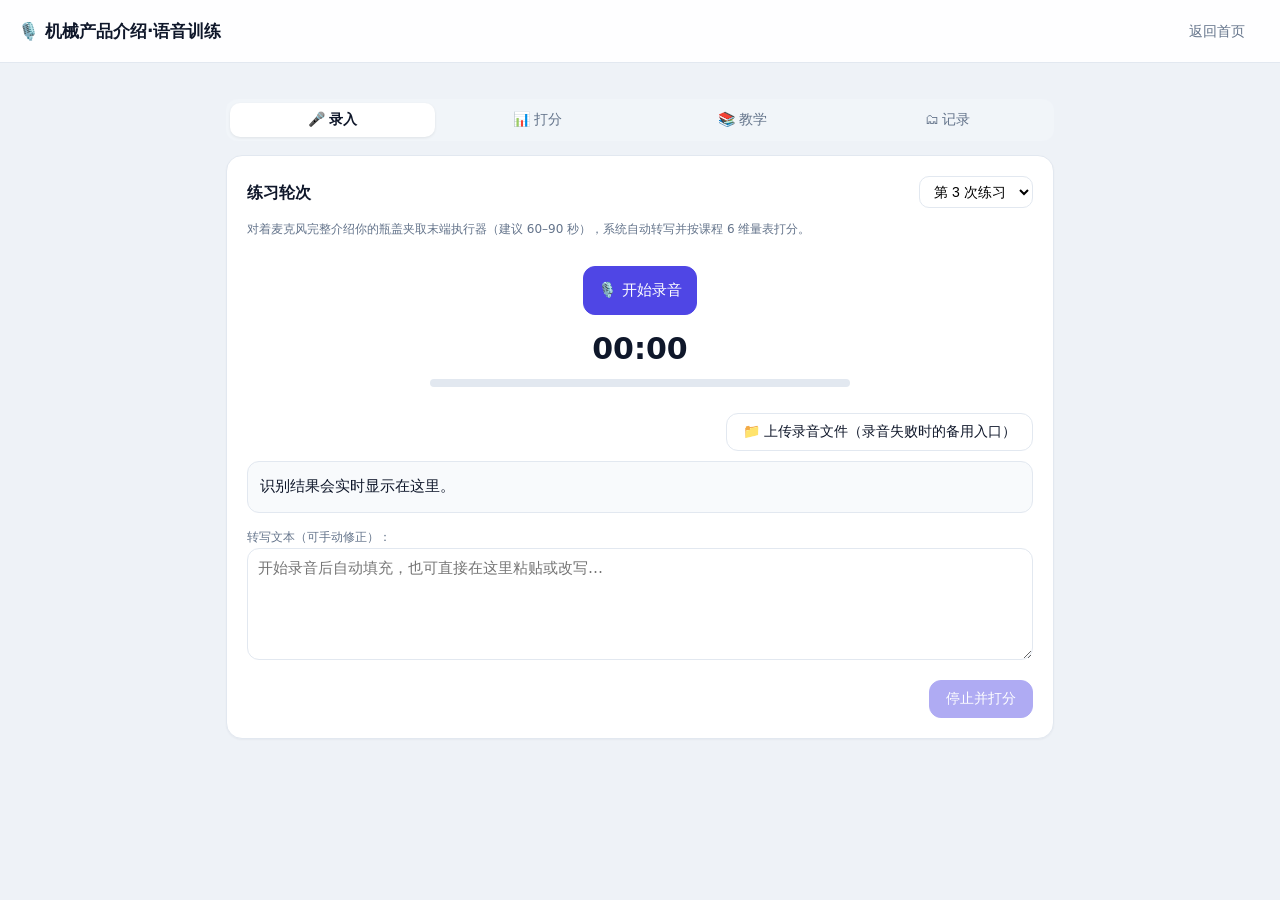
==== pitch-training.html @ e22c03e5 "网站改版：中文机械产品介绍训练中心（阿基米德提问法 + 语音录入打分 + 教学 + Word 导出）" ====
<!DOCTYPE html>
<html lang='zh-CN'>
<head>
<meta charset='UTF-8'>
<meta name='viewport' content='width=device-width, initial-scale=1'>
<link rel='icon' href='data:,'>
<title>机械产品介绍·语音训练</title>
<link rel='stylesheet' href='styles.css'>
<link rel='stylesheet' href='css/pitch.css'>
</head>
<body>
<header id='topbar'>
  <a class='brand' href='index.html' title='返回训练中心首页'>🎙️ 机械产品介绍·语音训练</a>
  <div class='top-right'>
    <a class='btn ghost' href='index.html'>返回首页</a>
  </div>
</header>
<main class='container'>
  <div id='fileBanner' class='banner hidden'>⚠️ 当前以 file:// 方式打开：录音与打分可用，但「导入更新 Word」需要本地服务。请双击「启动机械产品介绍训练.bat」后再用该功能。</div>

  <div class='tabs'>
    <button class='tab active' data-view='record'>🎤 录入</button>
    <button class='tab' data-view='score'>📊 打分</button>
    <button class='tab' data-view='teach'>📚 教学</button>
    <button class='tab' data-view='history'>🗂 记录</button>
  </div>

  <!-- 录入 -->
  <section id='view-record' class='view'>
    <div class='card'>
      <div class='row-between'>
        <b>练习轮次</b>
        <select id='attemptSel'></select>
      </div>
      <p class='muted small'>对着麦克风完整介绍你的瓶盖夹取末端执行器（建议 60–90 秒），系统自动转写并按课程 6 维量表打分。</p>
      <div class='rec-center'>
        <button id='btnRec' class='btn primary big'>🎙️ 开始录音</button>
        <div id='recTime' class='rec-time'>00:00</div>
        <div class='meter'><i id='levelBar'></i></div>
      </div>
      <audio id='recAudio' class='hidden' controls></audio>
      <div class='row-end' style='margin-top:6px'>
        <button id='btnAutoTranscribe' class='btn audio hidden'>🔤 自动转写当前录音</button>
      </div>
      <div class='row-end' style='margin-top:6px'>
        <button id='btnUpload' class='btn'>📁 上传录音文件（录音失败时的备用入口）</button>
        <input type='file' id='fileInput' accept='audio/*' class='hidden'>
      </div>
      <div class='live-box' id='liveBox'>识别结果会实时显示在这里。</div>
      <label class='muted small'>转写文本（可手动修正）：</label>
      <textarea id='transcript' rows='5' placeholder='开始录音后自动填充，也可直接在这里粘贴或改写…'></textarea>
      <div id='noTranscript' class='guide hidden'>
        <b>没有拿到转写文字，所以无法自动打分。</b>原因：本浏览器不支持/受限的语音识别，或没有识别到内容。<br>
        ① 把转写文本粘贴或输入到上方文本框，再点「打分」；<br>
        ② 或点「本机 Whisper 转写」用你电脑上的 Whisper 自动转写（需要已安装 faster-whisper）；<br>
        ③ 或点「📁 上传录音文件」，把你用手机/其他软件录好的音频传进来自动转写。
        <div class='row-end'><button id='btnWhisper' class='btn'>⚙️ 本机 Whisper 转写</button></div>
        <div id='whisperStatus' class='status-line muted small hidden'></div>
      </div>
      <div class='row-end'>
        <button id='btnScore' class='btn primary' disabled>停止并打分</button>
      </div>
    </div>
  </section>

  <!-- 打分 -->
  <section id='view-score' class='view hidden'>
    <div class='card' id='scoreEmpty'><p class='muted'>还没有本轮结果：请先到「录入」录音或填写转写文本并打分。</p></div>
    <div class='card hidden' id='scorePanel'>
      <div class='score-head'>
        <div class='score-big'><span id='totalVal'>0</span><small>/30</small></div>
        <div class='score-meta'>
          <div><span class='pill' id='levelPill'>—</span></div>
          <div class='muted small'>百分制 <b id='pctVal'>0</b> 分</div>
        </div>
      </div>
      <div class='radar-wrap'><canvas id='radar' width='420' height='420'></canvas></div>
      <table class='dim-table'>
        <thead><tr><th>维度</th><th>自动分</th><th>修正</th><th>诊断</th></tr></thead>
        <tbody id='dimBody'></tbody>
      </table>
      <div class='flags hidden' id='flagsBox'></div>
      <div class='feedback hidden' id='feedbackBox'></div>
      <div class='row-end'>
        <button id='btnSave' class='btn'>💾 保存本轮</button>
        <button id='btnWord' class='btn primary'>📄 导入更新 Word</button>
      </div>
      <div id='wordStatus' class='status-line muted small'></div>
    </div>
  </section>

  <!-- 教学 -->
  <section id='view-teach' class='view hidden'>
    <div class='card'><h2>前后练习对比</h2><div id='comparison'></div></div>
    <div class='card'><h2>核心概念卡</h2><div id='concepts'></div></div>
    <div class='card'><h2>工程介绍九节点</h2><div id='lessons'></div></div>
    <div class='card'><h2>高频错误对照</h2><div id='errTable'></div></div>
  </section>

  <!-- 记录 -->
  <section id='view-history' class='view hidden'>
    <div class='card'>
      <div class='row-between'><b>历史趋势（总分）</b><button id='btnClear' class='btn ghost danger'>清空本地记录</button></div>
      <canvas id='trend' width='760' height='220'></canvas>
      <div id='historyList'></div>
    </div>
  </section>
</main>
<div id='toast' class='toast'></div>
<script src='js/pitch.js'></script>
</body>
</html>
---- styles.css ----
:root{
  --bg:#eef2f7; --card:#ffffff; --ink:#0f172a; --muted:#64748b;
  --line:#e2e8f0; --brand:#4f46e5; --brand-soft:#eef2ff;
  --ok:#16a34a; --ok-soft:#dcfce7; --bad:#dc2626; --bad-soft:#fee2e2;
  --r:16px;
}
*{box-sizing:border-box}
html,body{margin:0;padding:0}
body{background:var(--bg);color:var(--ink);font-family:system-ui,-apple-system,'Segoe UI','Microsoft YaHei',Roboto,sans-serif;line-height:1.6}
.hidden{display:none!important}
.muted{color:var(--muted)}
.small{font-size:12px}
a{color:var(--brand)}

#topbar{position:sticky;top:0;z-index:50;display:flex;align-items:center;justify-content:space-between;padding:10px 18px;background:rgba(255,255,255,.92);backdrop-filter:blur(8px);border-bottom:1px solid var(--line)}
.brand{border:0;background:none;font-size:17px;font-weight:700;cursor:pointer;color:var(--ink)}
.top-right{display:flex;align-items:center;gap:12px}
.switch-label{display:flex;align-items:center;gap:6px;font-size:13px;color:var(--muted);cursor:pointer;user-select:none}
.chip{background:var(--brand-soft);color:var(--brand);padding:4px 10px;border-radius:999px;font-size:13px;font-weight:600}

.container{max-width:860px;margin:0 auto;padding:22px 16px 80px}

.card{background:var(--card);border:1px solid var(--line);border-radius:var(--r);padding:20px;margin-bottom:16px;box-shadow:0 1px 2px rgba(15,23,42,.04)}

.btn{border:1px solid var(--line);background:#fff;color:var(--ink);padding:9px 16px;border-radius:12px;font-size:14px;cursor:pointer;transition:.15s}
.btn:hover{border-color:#cbd5e1;background:#f8fafc}
.btn.primary{background:var(--brand);border-color:var(--brand);color:#fff}
.btn.primary:hover{background:#4338ca}
.btn.danger{color:var(--bad);border-color:#fecaca}
.btn.ghost{border-color:transparent;background:transparent;color:var(--muted)}
.btn.ghost:hover{background:#f1f5f9;color:var(--ink)}
.btn.big{padding:14px;font-size:15px}
.btn.block{width:100%}
.btn:disabled{opacity:.45;cursor:not-allowed}
.btn.audio{background:var(--brand-soft);border-color:#c7d2fe;color:var(--brand);font-weight:600}
.btn.record{background:#fff1f2;border-color:#fecdd3;color:#e11d48;font-weight:600}

.auth-wrap{min-height:calc(100vh - 40px);display:flex;align-items:center;justify-content:center;padding:20px}
.auth-card{width:100%;max-width:420px;text-align:center;padding:28px}
.auth-logo{font-size:44px}
.auth-card h1{font-size:22px;margin:8px 0 4px}
.demo-note{background:#fffbeb;border:1px solid #fde68a;color:#92400e;border-radius:12px;padding:10px 12px;font-size:12.5px;text-align:left;margin-top:16px}
.tabs{display:flex;background:#f1f5f9;border-radius:12px;padding:4px;margin:14px 0}
.tab{flex:1;border:0;background:transparent;padding:8px;border-radius:10px;cursor:pointer;color:var(--muted);font-size:14px}
.tab.active{background:#fff;color:var(--ink);font-weight:600;box-shadow:0 1px 3px rgba(0,0,0,.08)}
.field{display:block;text-align:left;font-size:13px;color:var(--muted);margin-bottom:12px}
.field input,.field select{width:100%;margin-top:4px;padding:10px 12px;border:1px solid var(--line);border-radius:10px;font-size:15px;color:var(--ink)}
.field input:focus{outline:2px solid #c7d2fe;border-color:var(--brand)}
.hint{color:var(--bad);font-size:12.5px;min-height:18px;text-align:left;margin-bottom:8px}

.hero h2{margin:0 0 4px}
.stat-grid{display:grid;grid-template-columns:repeat(4,1fr);gap:12px;margin:16px 0}
.stat{background:var(--card);border:1px solid var(--line);border-radius:14px;padding:14px;text-align:center}
.stat b{display:block;font-size:22px}
.stat span{color:var(--muted);font-size:12px}
.btn-grid{display:grid;grid-template-columns:repeat(2,1fr);gap:12px}

.page-head{display:flex;align-items:center;justify-content:space-between;margin-bottom:14px}
.page-head h2{margin:0}

.test-top{display:flex;align-items:center;gap:12px;flex-wrap:wrap;margin-bottom:12px}
.prog-text{font-size:13px;color:var(--muted);display:flex;gap:10px;align-items:center}
.est-pill{background:var(--brand-soft);color:var(--brand);padding:2px 10px;border-radius:999px;font-size:12px;font-weight:600}
.prog-bar{flex:1;min-width:120px;height:8px;background:#e2e8f0;border-radius:999px;overflow:hidden}
.prog-fill{height:100%;background:linear-gradient(90deg,#6366f1,#8b5cf6);border-radius:999px;transition:width .3s}

.qcard{max-width:720px;margin:0 auto}
.q-meta{display:flex;gap:8px;margin-bottom:8px}
.tag{font-size:12px;padding:2px 10px;border-radius:999px;background:#f1f5f9;color:#334155}
.q-prompt{font-size:19px;margin:6px 0 14px}
.jyutping{color:var(--brand);background:var(--brand-soft);border-radius:10px;padding:6px 10px;font-size:14px;display:inline-block;margin-top:8px}
.jyutping.big{display:block;margin-top:10px}

.audio-row{display:flex;gap:10px;align-items:center;margin-bottom:12px;flex-wrap:wrap}
.audio-fallback{background:#fffbeb;border:1px dashed #fcd34d;border-radius:10px;padding:10px 12px;margin-bottom:12px}
.options{display:grid;gap:10px}
.opt{text-align:left;border:1px solid var(--line);background:#fff;border-radius:12px;padding:12px 14px;font-size:15px;cursor:pointer;transition:.12s}
.opt:hover{border-color:#c7d2fe;background:#f8faff}
.opt.sel{border-color:var(--brand);background:var(--brand-soft);color:var(--brand);font-weight:600}
.fill-row{display:flex;gap:10px}
.fill-row input{flex:1;padding:12px;border:1px solid var(--line);border-radius:12px;font-size:15px}
.match-box{display:grid;gap:8px}
.match-row{display:flex;align-items:center;gap:10px}
.match-left{min-width:80px;background:#f1f5f9;border-radius:10px;padding:8px 12px;font-weight:600;text-align:center}
.arrow{color:var(--muted)}
.match-sel{padding:8px 10px;border:1px solid var(--line);border-radius:10px;font-size:14px}
.q-foot{display:flex;justify-content:flex-end;margin-top:16px}

.record-row{display:flex;gap:12px;align-items:center;margin:10px 0}
.slider-row{display:grid;grid-template-columns:90px 1fr 24px;gap:10px;align-items:center;font-size:14px;margin-bottom:8px}
.slider-row input{width:100%}
.score-preview{margin:10px 0;font-size:15px}
.score-preview b{color:var(--brand);font-size:20px}

.fb-badge{display:inline-block;padding:4px 14px;border-radius:999px;font-weight:700;margin-bottom:6px}
.fb-badge.ok{background:var(--ok-soft);color:var(--ok)}
.fb-badge.bad{background:var(--bad-soft);color:var(--bad)}

.report-head{display:flex;justify-content:space-between;align-items:baseline;flex-wrap:wrap}
.report-head h2{margin:0}
.score-hero{background:linear-gradient(135deg,#4f46e5,#7c3aed);color:#fff;border-radius:18px;padding:24px;display:flex;align-items:center;gap:20px;margin-bottom:16px;flex-wrap:wrap}
.level-badge{background:rgba(255,255,255,.18);border:1px solid rgba(255,255,255,.35);border-radius:14px;padding:4px 18px;font-size:26px;font-weight:800}
.level-badge.small{font-size:13px;padding:2px 10px}
.level-label{font-size:14px;opacity:.9;margin-top:4px}
.score-num{font-size:44px;font-weight:800;line-height:1}
.score-num small{font-size:16px;font-weight:400;opacity:.85}
.score-ci{font-size:13px;opacity:.85;width:100%}
.report-grid{display:grid;grid-template-columns:1fr 1fr;gap:16px}
.report-grid .card{margin-bottom:0}
.dim-list{margin-top:10px}
.dim-row{display:grid;grid-template-columns:88px 1fr 40px 40px;gap:8px;align-items:center;font-size:13px;margin-bottom:6px}
.dim-bar{height:8px;background:#eef2f7;border-radius:999px;overflow:hidden}
.dim-bar span{display:block;height:100%;border-radius:999px}
.sugg{margin-bottom:10px}
.sugg b{color:var(--brand)}
.sugg ul{margin:4px 0 0;padding-left:18px}
.plan-grid{display:grid;grid-template-columns:1fr;gap:6px}
.plan-item{display:grid;grid-template-columns:44px 92px 1fr;gap:10px;align-items:center;background:#f8fafc;border:1px solid var(--line);border-radius:10px;padding:8px 12px;font-size:13.5px}
.plan-day{font-weight:800;color:var(--brand)}
.tag-dim{font-size:11px;color:#64748b;background:#eef2ff;border-radius:999px;padding:2px 8px;text-align:center}
.review-list{display:grid;gap:8px}
.review-item{display:flex;gap:10px;padding:10px 12px;border-radius:12px;font-size:14px;align-items:flex-start}
.review-item.ok{background:var(--ok-soft)}
.review-item.bad{background:var(--bad-soft)}
.r-icon{font-weight:800}
.report-actions{display:flex;gap:10px;flex-wrap:wrap;margin-top:18px}

.list{display:grid;gap:8px}
.list-item{display:flex;justify-content:space-between;gap:10px;align-items:center;background:var(--card);border:1px solid var(--line);border-radius:12px;padding:12px 14px}
.badge-count{background:#fee2e2;color:var(--bad);border-radius:999px;min-width:26px;text-align:center;font-weight:700;padding:2px 8px}
.empty{background:var(--card);border:1px dashed var(--line);border-radius:16px;padding:40px;text-align:center;color:var(--muted)}
.btn-row{display:flex;gap:10px;flex-wrap:wrap;margin:10px 0}

.toast{position:fixed;left:50%;bottom:26px;transform:translateX(-50%) translateY(20px);background:#0f172a;color:#fff;padding:10px 18px;border-radius:12px;font-size:14px;opacity:0;pointer-events:none;transition:.25s;z-index:99;max-width:80vw}
.toast.show{opacity:1;transform:translateX(-50%) translateY(0)}

#trend,#radar{width:100%;height:auto}

@media(max-width:640px){
  .stat-grid{grid-template-columns:repeat(2,1fr)}
  .btn-grid{grid-template-columns:1fr}
  .report-grid{grid-template-columns:1fr}
  .score-hero{justify-content:center;text-align:center}
  .dim-row{grid-template-columns:70px 1fr 34px 34px}
  .plan-item{grid-template-columns:36px 74px 1fr}
  .container{padding:14px 10px 70px}
}

@media print{
  body{background:#fff}
  #topbar,.test-top,.report-actions,.no-print{display:none!important}
  .container{padding:0;max-width:100%}
  .card{box-shadow:none;break-inside:avoid}
  .score-hero{-webkit-print-color-adjust:exact;print-color-adjust:exact}
}
---- css/pitch.css ----
.rec-center{text-align:center;padding:14px 0}
.rec-time{font-size:30px;font-weight:700;margin:10px 0 6px;font-variant-numeric:tabular-nums}
.meter{height:8px;background:#e2e8f0;border-radius:999px;overflow:hidden;max-width:420px;margin:0 auto}
.meter i{display:block;height:100%;width:0;background:var(--brand);transition:width .08s linear}
.live-box{min-height:52px;background:#f8fafc;border:1px solid var(--line);border-radius:12px;padding:12px;font-size:15px;margin:10px 0}
textarea{width:100%;border:1px solid var(--line);border-radius:12px;padding:10px;font-size:15px;font-family:inherit;resize:vertical}
.row-between{display:flex;justify-content:space-between;align-items:center;gap:10px}
.row-end{display:flex;justify-content:flex-end;gap:10px;margin-top:12px}
select{border:1px solid var(--line);border-radius:10px;padding:6px 10px;font-size:14px;background:#fff}
.score-head{display:flex;align-items:center;gap:18px;margin-bottom:6px}
.score-big{font-size:44px;font-weight:800;color:var(--brand)}
.score-big small{font-size:16px;color:var(--muted);font-weight:600}
.pill{background:var(--brand-soft);color:var(--brand);padding:4px 12px;border-radius:999px;font-weight:700}
.radar-wrap{max-width:420px;margin:6px auto}
.radar-wrap canvas{width:100%;height:auto}
.dim-table{width:100%;border-collapse:collapse;font-size:13px;margin-top:8px}
.dim-table th,.dim-table td{border:1px solid var(--line);padding:6px 8px;text-align:center}
.dim-table th{background:#eef2f7}
.dim-table td:first-child{text-align:left;font-weight:600}
.dim-table td.diag{text-align:left;color:var(--muted);font-weight:400}
.dim-table input{width:56px}
.flags{margin-top:12px;border:1px solid #fecaca;background:#fef2f2;border-radius:12px;padding:10px 12px;color:#b91c1c;font-size:13px}
.flags ul{margin:6px 0 0 18px;padding:0}
.feedback{margin-top:12px;border:1px solid #c7d2fe;background:#eef2ff;border-radius:12px;padding:10px 12px;font-size:14px}
.status-line{margin-top:8px;text-align:right}
.concept{border:1px solid var(--line);border-radius:12px;padding:12px 14px;margin-bottom:10px}
.concept b{font-size:15px}
.concept .ex{background:#f8fafc;border-left:3px solid var(--brand);padding:6px 10px;margin:8px 0;border-radius:0 8px 8px 0;font-size:13px}
.concept .do{color:var(--muted);font-size:13px}
.lesson{display:flex;gap:10px;border-bottom:1px dashed var(--line);padding:8px 0}
.lesson .no{color:var(--brand);font-weight:800;width:26px;flex:none}
.err-row{display:grid;grid-template-columns:150px 1fr;gap:8px;border-bottom:1px dashed var(--line);padding:6px 0;font-size:13px}
.err-row .bad{color:#dc2626;font-weight:600}
.hist-item{border:1px solid var(--line);border-radius:12px;padding:10px 12px;margin-bottom:8px;font-size:13px}
.hist-item .row-between{margin-bottom:4px}
canvas#trend{width:100%;height:auto}

.banner{background:#fffbeb;border:1px solid #fde68a;color:#92400e;border-radius:12px;padding:10px 12px;font-size:13px;margin-bottom:10px}
a.btn,a.brand{text-decoration:none}

.guide{border:1px solid #fde68a;background:#fffbeb;color:#92400e;border-radius:12px;padding:12px 14px;margin-top:10px;font-size:13px}

.hist-grid{display:grid;grid-template-columns:170px 1fr;gap:8px;align-items:start;margin:6px 0}
.mini-radar{width:160px;height:160px}
.dim-table.mini td{font-size:12px;padding:3px 6px}
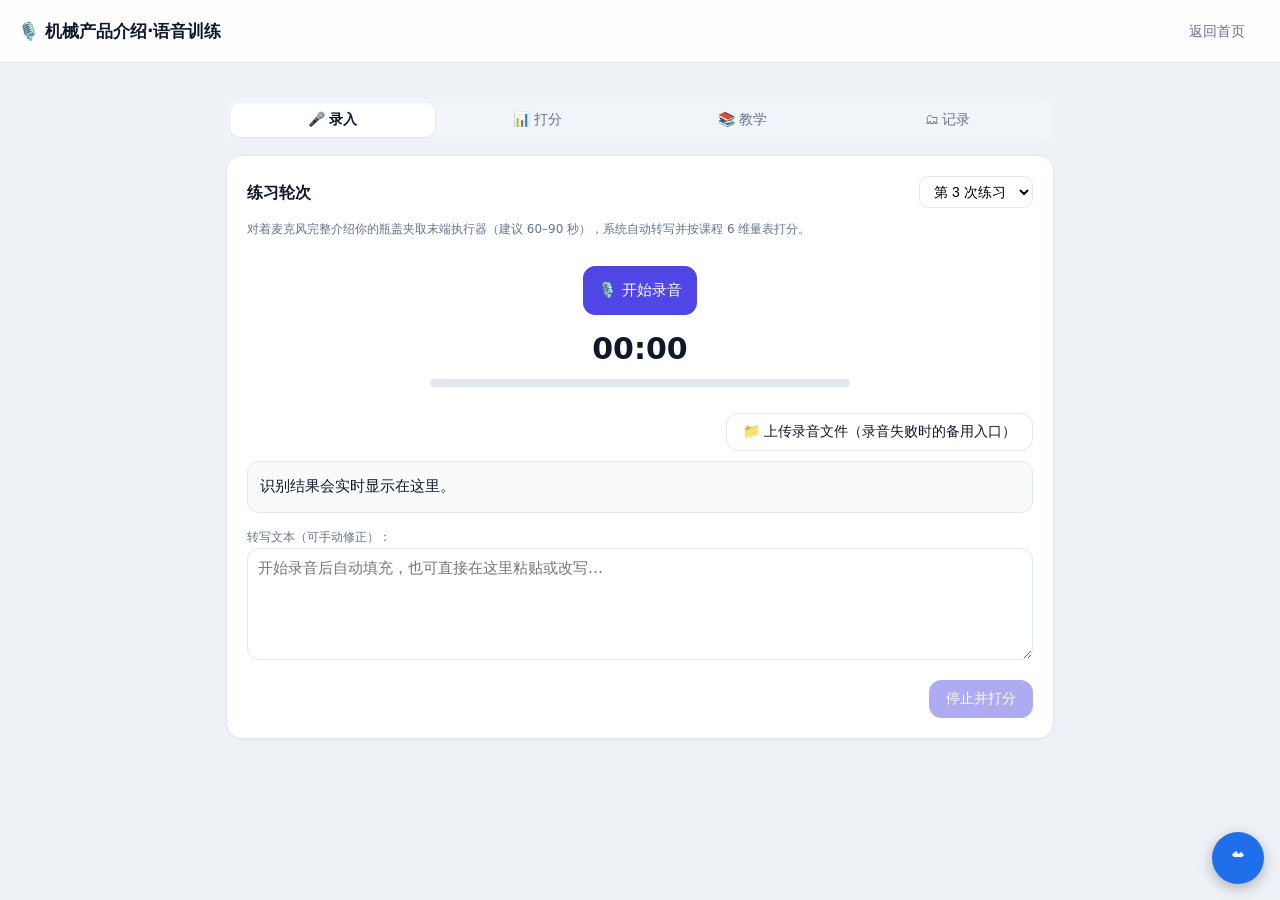
==== commit b84730b3: "新增 GitHub 云存储同步：跨设备用 GitHub Token 同步训练记录（上传/下载/自动同步）" ====
--- a/pitch-training.html
+++ b/pitch-training.html
@@ -108,5 +108,6 @@
 </main>
 <div id='toast' class='toast'></div>
 <script src='js/pitch.js'></script>
+  <script src='js/sync.js'></script>
 </body>
 </html>
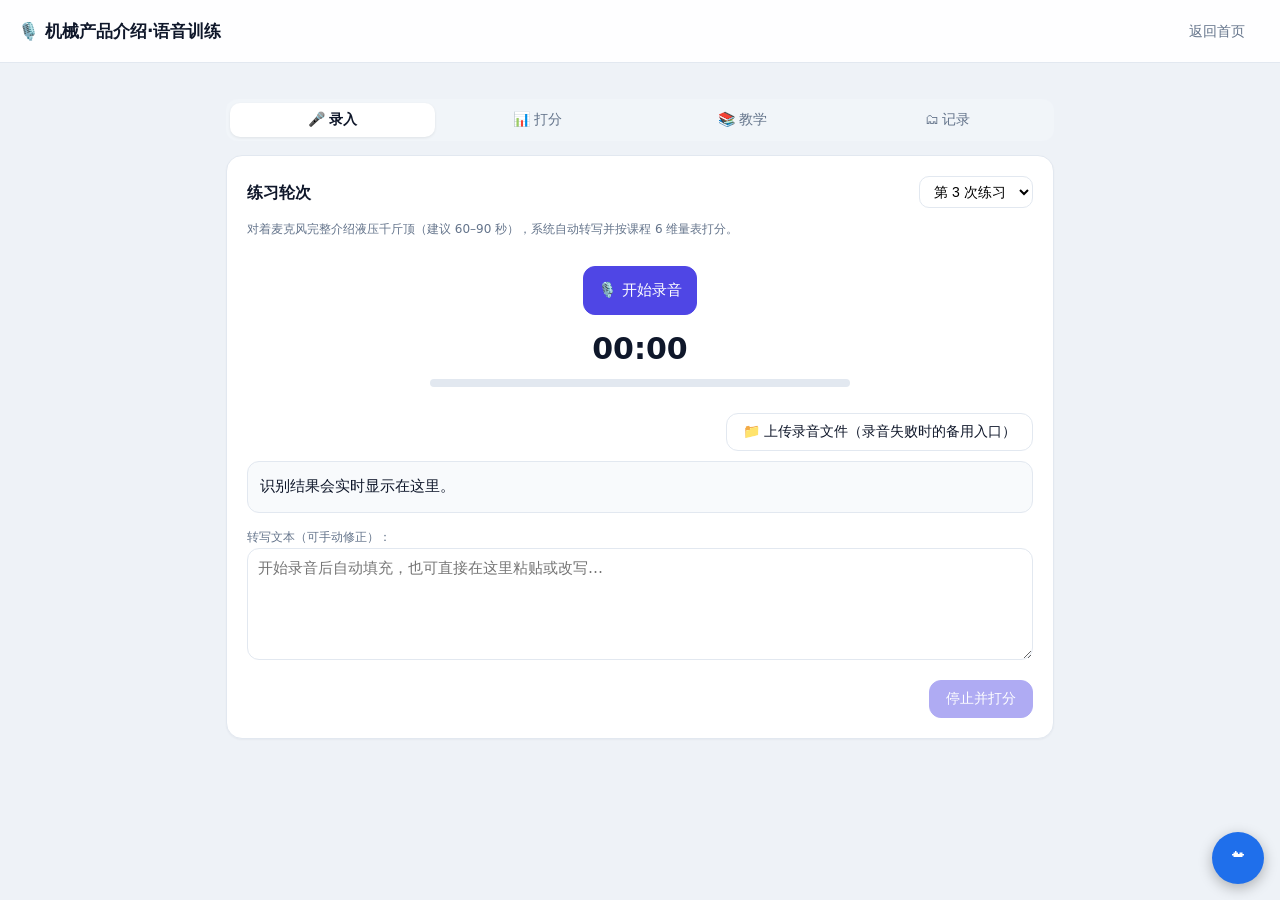
==== commit 2625639f: "训练题目切换为液压千斤顶：评分六要素/错误词表/教学模块/教练九节点全部适配" ====
--- a/pitch-training.html
+++ b/pitch-training.html
@@ -32,7 +32,7 @@
         <b>练习轮次</b>
         <select id='attemptSel'></select>
       </div>
-      <p class='muted small'>对着麦克风完整介绍你的瓶盖夹取末端执行器（建议 60–90 秒），系统自动转写并按课程 6 维量表打分。</p>
+      <p class='muted small'>对着麦克风完整介绍液压千斤顶（建议 60–90 秒），系统自动转写并按课程 6 维量表打分。</p>
       <div class='rec-center'>
         <button id='btnRec' class='btn primary big'>🎙️ 开始录音</button>
         <div id='recTime' class='rec-time'>00:00</div>
--- a/css/pitch.css
+++ b/css/pitch.css
@@ -43,3 +43,11 @@
 .hist-grid{display:grid;grid-template-columns:170px 1fr;gap:8px;align-items:start;margin:6px 0}
 .mini-radar{width:160px;height:160px}
 .dim-table.mini td{font-size:12px;padding:3px 6px}
+
+/* 自信度 E1-E5 卡片 */
+.conf-note{margin-bottom:4px;color:#57606a;font-size:.9em;line-height:1.4;}
+.conf-sub{width:100%;border-collapse:collapse;margin:4px 0;font-size:.85em;}
+.conf-sub td{border-bottom:1px solid #eaeef2;padding:2px 4px;vertical-align:top;}
+.conf-val{font-weight:700;}
+.conf-val.ok{color:#1a7f37;}
+.conf-val.bad{color:#cf222e;}
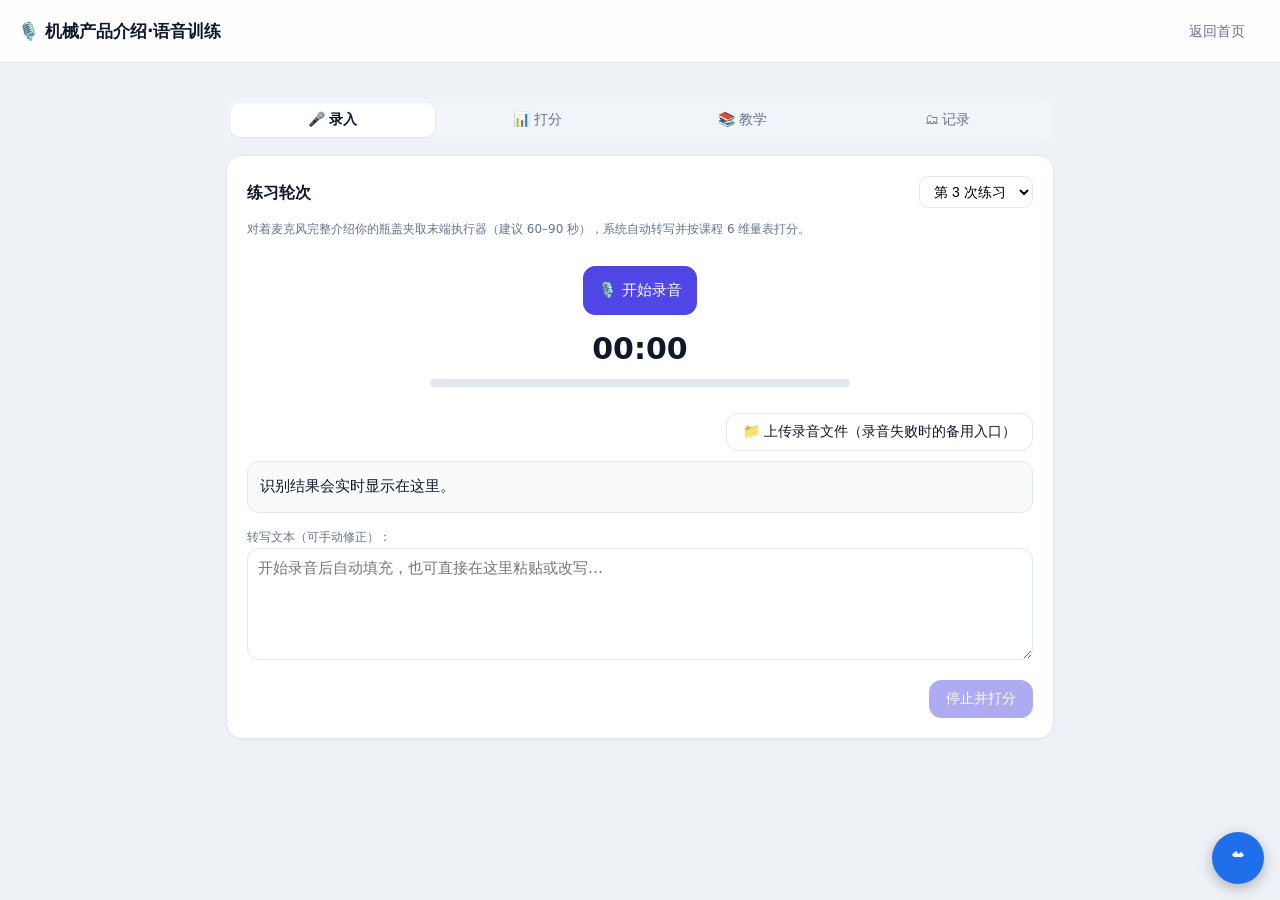
==== commit 9bcd0d60: "Revert "训练题目切换为液压千斤顶：评分六要素/错误词表/教学模块/教练九节点全部适配" This reverts commit 2625639fb2de44b3a2fc6dbcf8d177b1" ====
--- a/pitch-training.html
+++ b/pitch-training.html
@@ -32,7 +32,7 @@
         <b>练习轮次</b>
         <select id='attemptSel'></select>
       </div>
-      <p class='muted small'>对着麦克风完整介绍液压千斤顶（建议 60–90 秒），系统自动转写并按课程 6 维量表打分。</p>
+      <p class='muted small'>对着麦克风完整介绍你的瓶盖夹取末端执行器（建议 60–90 秒），系统自动转写并按课程 6 维量表打分。</p>
       <div class='rec-center'>
         <button id='btnRec' class='btn primary big'>🎙️ 开始录音</button>
         <div id='recTime' class='rec-time'>00:00</div>
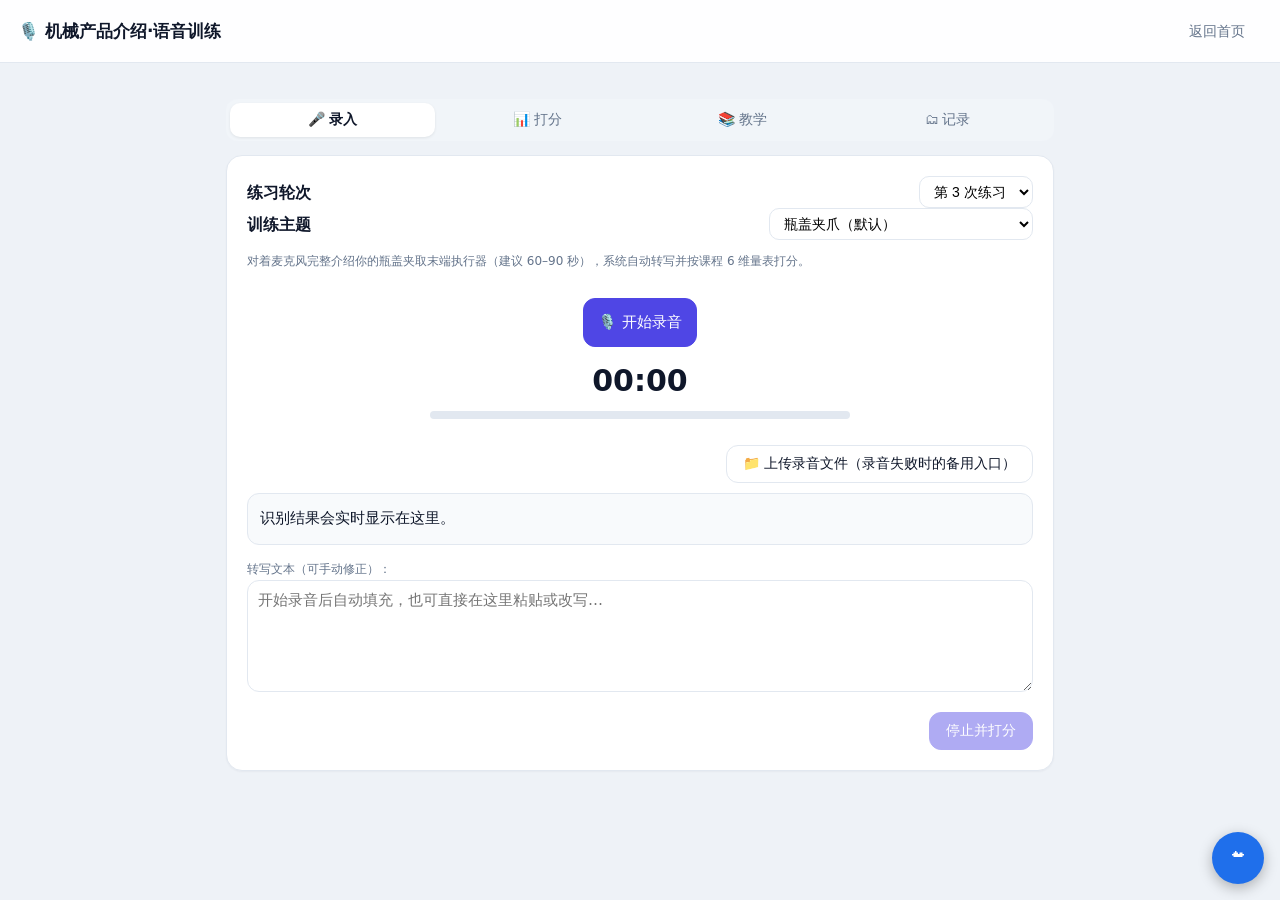
==== commit 653cfe23: "评分引擎主题可插拔：新增液压千斤顶主题卡，双基准稿校准后与夹爪横向可比 - js/engine.js：抽出纯评分引擎（6 维同尺），TOPICS=gripper/jack 可插拔 - 千斤顶卡与夹爪卡" ====
--- a/pitch-training.html
+++ b/pitch-training.html
@@ -32,7 +32,14 @@
         <b>练习轮次</b>
         <select id='attemptSel'></select>
       </div>
-      <p class='muted small'>对着麦克风完整介绍你的瓶盖夹取末端执行器（建议 60–90 秒），系统自动转写并按课程 6 维量表打分。</p>
+      <div class='row-between'>
+        <b>训练主题</b>
+        <select id='topicSel'>
+          <option value='gripper'>瓶盖夹爪（默认）</option>
+          <option value='jack'>液压千斤顶 · ENERPAC GBJ010SA</option>
+        </select>
+      </div>
+      <p id='topicHint' class='muted small'></p>
       <div class='rec-center'>
         <button id='btnRec' class='btn primary big'>🎙️ 开始录音</button>
         <div id='recTime' class='rec-time'>00:00</div>
@@ -102,12 +109,20 @@
     <div class='card'>
       <div class='row-between'><b>历史趋势（总分）</b><button id='btnClear' class='btn ghost danger'>清空本地记录</button></div>
       <canvas id='trend' width='760' height='220'></canvas>
+    </div>
+    <div class='card'>
+      <div class='row-between'><b>六维趋势（1–5 分）</b></div>
+      <div id='trendLegend' class='trend-legend'></div>
+      <canvas id='trendDims' width='760' height='240'></canvas>
+    </div>
+    <div class='card'>
       <div id='historyList'></div>
     </div>
   </section>
 </main>
 <div id='toast' class='toast'></div>
-<script src='js/pitch.js'></script>
-  <script src='js/sync.js'></script>
+<script src='js/engine.js?v=20260929'></script>
+  <script src='js/pitch.js?v=20260929'></script>
+  <script src='js/sync.js?v=20260929'></script>
 </body>
 </html>
--- a/css/pitch.css
+++ b/css/pitch.css
@@ -51,3 +51,10 @@
 .conf-val{font-weight:700;}
 .conf-val.ok{color:#1a7f37;}
 .conf-val.bad{color:#cf222e;}
+
+canvas#trendDims{width:100%;height:auto}
+.trend-legend{display:flex;flex-wrap:wrap;gap:6px 14px;margin:2px 0 8px;font-size:12px;color:#475569;}
+.trend-legend span{display:inline-flex;align-items:center;gap:4px;}
+.trend-legend i{width:12px;height:3px;border-radius:2px;display:inline-block;}
+
+.topic-tag{display:inline-block;background:#eef2ff;color:#3730a3;border:1px solid #c7d2fe;border-radius:999px;padding:1px 8px;font-size:12px;font-weight:600;margin-left:6px;vertical-align:middle;}
